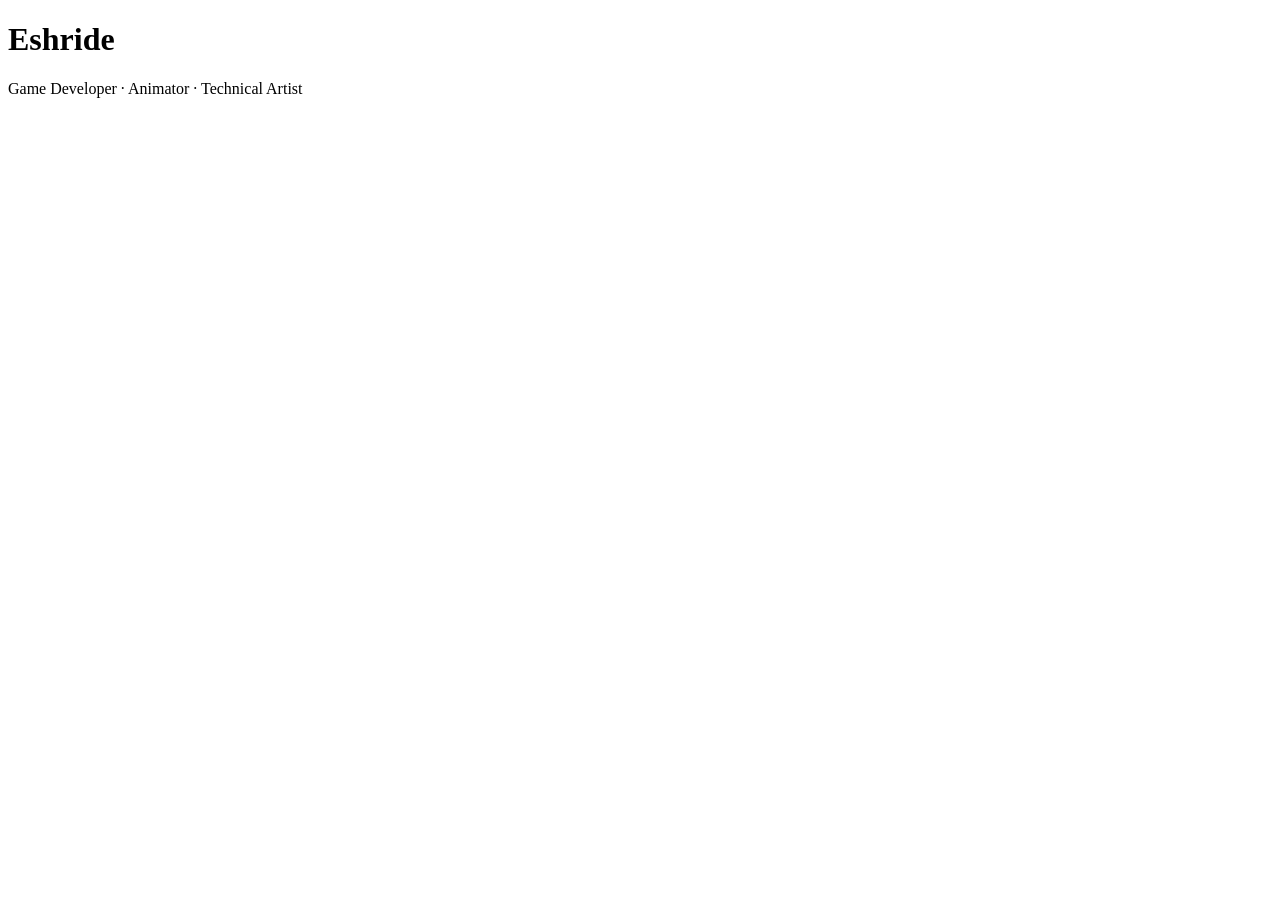
==== index.html @ b397c7df "Create index.html" ====
<!DOCTYPE html>
<html lang="en">
<head>
	<meta charset="UTF-8">
	<meta name="viewport" content="width=device-width, initial-scale=1.0">
	<title>Eshride</title>
</head>
<body>
	<h1>Eshride</h1>
	<p>Game Developer · Animator · Technical Artist</p>
</body>
</html>
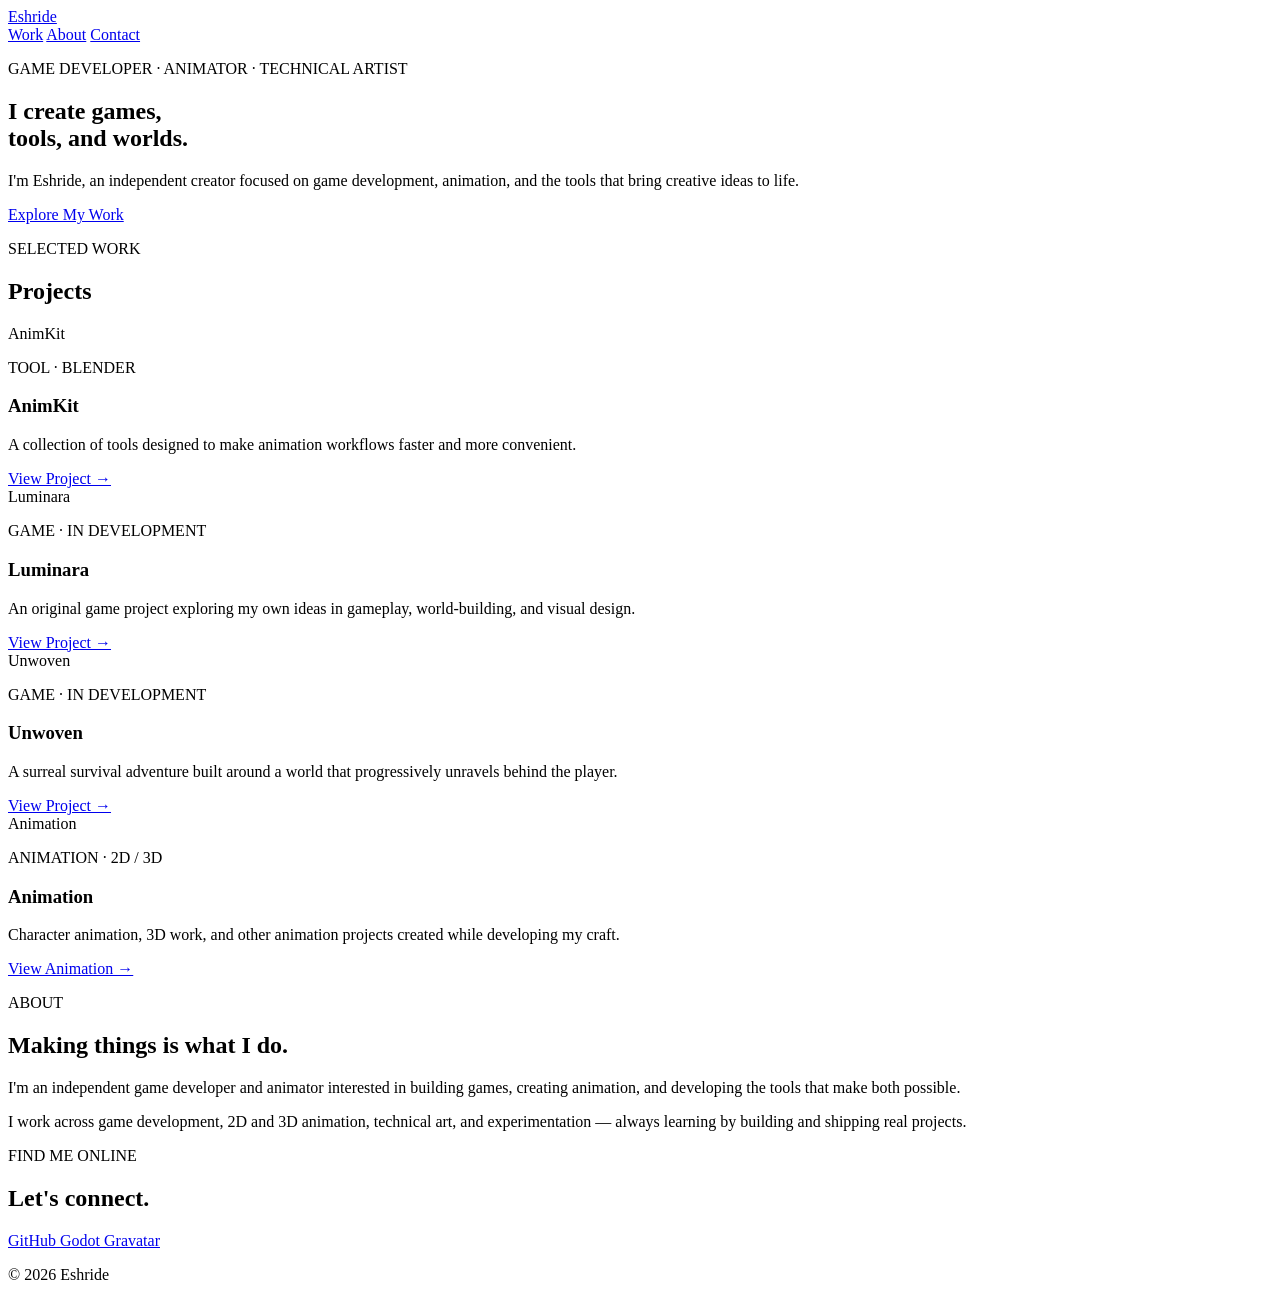
==== commit 6109b1ce: "Updated index.html to show some actual content" ====
--- a/index.html
+++ b/index.html
@@ -3,10 +3,200 @@
 <head>
 	<meta charset="UTF-8">
 	<meta name="viewport" content="width=device-width, initial-scale=1.0">
-	<title>Eshride</title>
+
+	<title>Eshride — Game Developer & Animator</title>
+	<meta
+		name="description"
+		content="Eshride is a game developer, animator, and technical artist creating games, tools, and animation."
+	>
+
+	<link rel="stylesheet" href="style.css">
 </head>
+
 <body>
-	<h1>Eshride</h1>
-	<p>Game Developer · Animator · Technical Artist</p>
+
+	<header class="site-header">
+		<nav class="navbar">
+			<a href="#" class="logo">Eshride</a>
+
+			<div class="nav-links">
+				<a href="#work">Work</a>
+				<a href="#about">About</a>
+				<a href="#contact">Contact</a>
+			</div>
+		</nav>
+	</header>
+
+
+	<main>
+
+		<section class="hero">
+			<div class="hero-content">
+				<p class="eyebrow">GAME DEVELOPER · ANIMATOR · TECHNICAL ARTIST</p>
+
+				<h1>
+					I create games,<br>
+					tools, and worlds.
+				</h1>
+
+				<p class="hero-description">
+					I'm Eshride, an independent creator focused on game development,
+					animation, and the tools that bring creative ideas to life.
+				</p>
+
+				<a href="#work" class="button">Explore My Work</a>
+			</div>
+		</section>
+
+
+		<section id="work" class="section">
+			<div class="section-heading">
+				<p class="eyebrow">SELECTED WORK</p>
+				<h2>Projects</h2>
+			</div>
+
+			<div class="project-grid">
+
+				<article class="project-card">
+					<div class="project-image project-image-animkit">
+						<span>AnimKit</span>
+					</div>
+
+					<div class="project-content">
+						<p class="project-type">TOOL · BLENDER</p>
+
+						<h3>AnimKit</h3>
+
+						<p>
+							A collection of tools designed to make animation workflows
+							faster and more convenient.
+						</p>
+
+						<a href="#" class="project-link">
+							View Project →
+						</a>
+					</div>
+				</article>
+
+
+				<article class="project-card">
+					<div class="project-image project-image-luminara">
+						<span>Luminara</span>
+					</div>
+
+					<div class="project-content">
+						<p class="project-type">GAME · IN DEVELOPMENT</p>
+
+						<h3>Luminara</h3>
+
+						<p>
+							An original game project exploring my own ideas in gameplay,
+							world-building, and visual design.
+						</p>
+
+						<a href="#" class="project-link">
+							View Project →
+						</a>
+					</div>
+				</article>
+
+
+				<article class="project-card">
+					<div class="project-image project-image-unwoven">
+						<span>Unwoven</span>
+					</div>
+
+					<div class="project-content">
+						<p class="project-type">GAME · IN DEVELOPMENT</p>
+
+						<h3>Unwoven</h3>
+
+						<p>
+							A surreal survival adventure built around a world that
+							progressively unravels behind the player.
+						</p>
+
+						<a href="#" class="project-link">
+							View Project →
+						</a>
+					</div>
+				</article>
+
+
+				<article class="project-card">
+					<div class="project-image project-image-animation">
+						<span>Animation</span>
+					</div>
+
+					<div class="project-content">
+						<p class="project-type">ANIMATION · 2D / 3D</p>
+
+						<h3>Animation</h3>
+
+						<p>
+							Character animation, 3D work, and other animation projects
+							created while developing my craft.
+						</p>
+
+						<a href="#" class="project-link">
+							View Animation →
+						</a>
+					</div>
+				</article>
+
+			</div>
+		</section>
+
+
+		<section id="about" class="section about-section">
+			<div class="section-heading">
+				<p class="eyebrow">ABOUT</p>
+				<h2>Making things is what I do.</h2>
+			</div>
+
+			<div class="about-content">
+				<p>
+					I'm an independent game developer and animator interested in
+					building games, creating animation, and developing the tools
+					that make both possible.
+				</p>
+
+				<p>
+					I work across game development, 2D and 3D animation, technical
+					art, and experimentation — always learning by building and
+					shipping real projects.
+				</p>
+			</div>
+		</section>
+
+
+		<section id="contact" class="section contact-section">
+			<div class="section-heading">
+				<p class="eyebrow">FIND ME ONLINE</p>
+				<h2>Let's connect.</h2>
+			</div>
+
+			<div class="contact-links">
+				<a href="https://github.com/EshrideDEX" target="_blank" rel="noopener noreferrer">
+					GitHub
+				</a>
+
+				<a href="https://godotengine.org/asset-library/" target="_blank" rel="noopener noreferrer">
+					Godot
+				</a>
+
+				<a href="#" target="_blank" rel="noopener noreferrer">
+					Gravatar
+				</a>
+			</div>
+		</section>
+
+	</main>
+
+
+	<footer class="site-footer">
+		<p>© 2026 Eshride</p>
+	</footer>
+
 </body>
 </html>
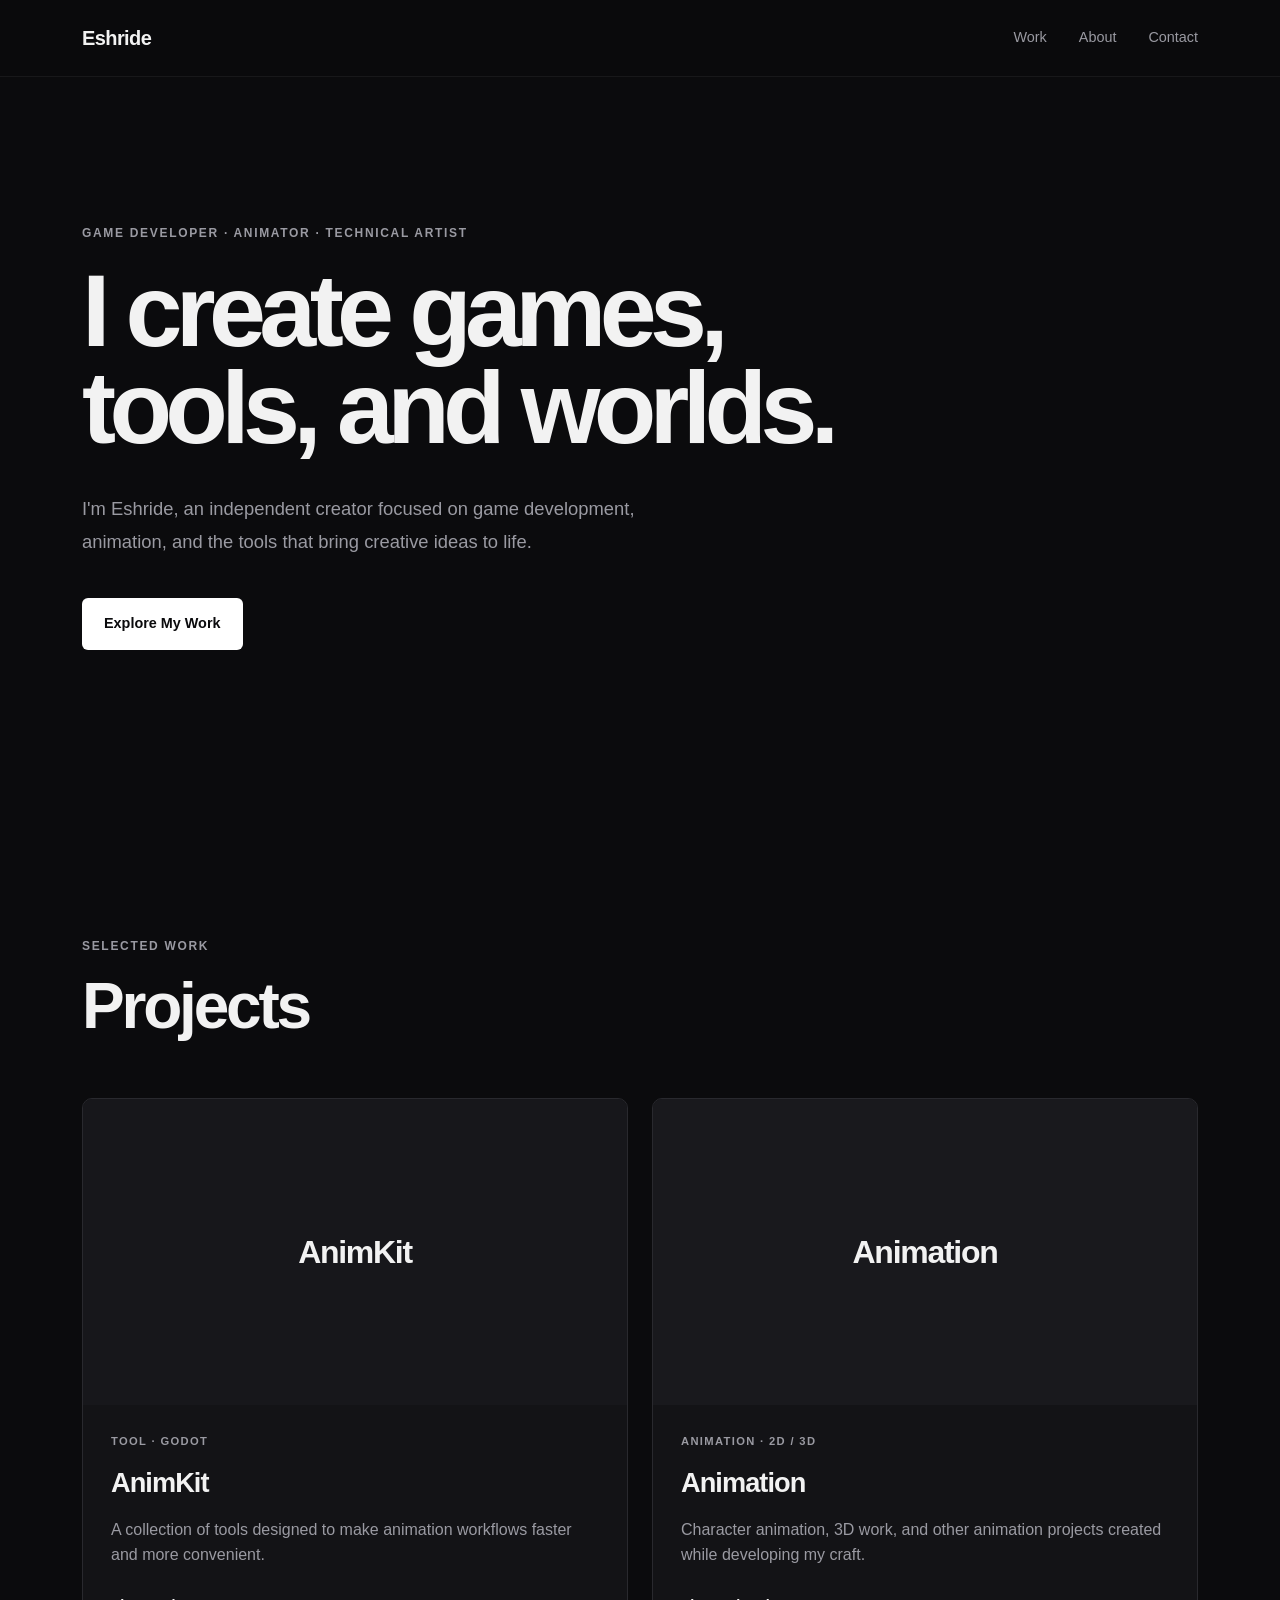
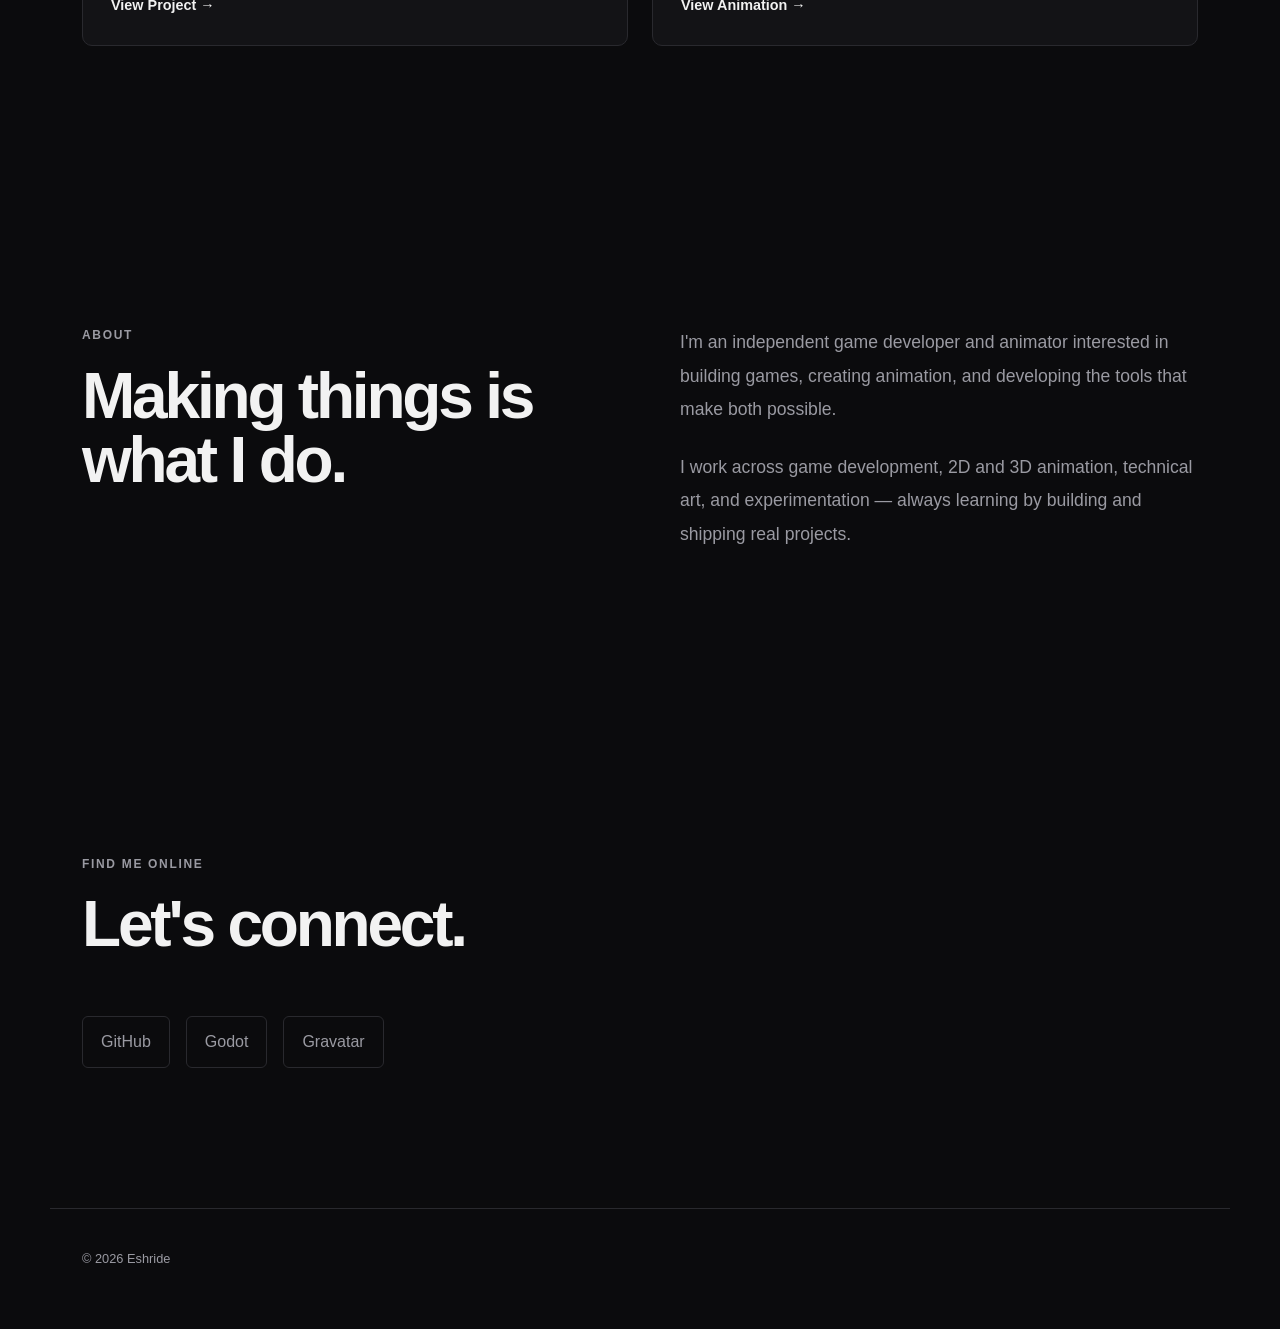
==== commit 219db6a3: "Updated index.html" ====
--- a/index.html
+++ b/index.html
@@ -63,7 +63,7 @@
 					</div>
 
 					<div class="project-content">
-						<p class="project-type">TOOL · BLENDER</p>
+						<p class="project-type">TOOL · GODOT</p>
 
 						<h3>AnimKit</h3>
 
@@ -79,47 +79,6 @@
 				</article>
 
 
-				<article class="project-card">
-					<div class="project-image project-image-luminara">
-						<span>Luminara</span>
-					</div>
-
-					<div class="project-content">
-						<p class="project-type">GAME · IN DEVELOPMENT</p>
-
-						<h3>Luminara</h3>
-
-						<p>
-							An original game project exploring my own ideas in gameplay,
-							world-building, and visual design.
-						</p>
-
-						<a href="#" class="project-link">
-							View Project →
-						</a>
-					</div>
-				</article>
-
-
-				<article class="project-card">
-					<div class="project-image project-image-unwoven">
-						<span>Unwoven</span>
-					</div>
-
-					<div class="project-content">
-						<p class="project-type">GAME · IN DEVELOPMENT</p>
-
-						<h3>Unwoven</h3>
-
-						<p>
-							A surreal survival adventure built around a world that
-							progressively unravels behind the player.
-						</p>
-
-						<a href="#" class="project-link">
-							View Project →
-						</a>
-					</div>
 				</article>
 
 
--- a/style.css
+++ b/style.css
@@ -0,0 +1,392 @@
+:root {
+	--background: #0b0b0d;
+	--surface: #131316;
+	--surface-hover: #19191d;
+	--text: #f2f2f2;
+	--muted: #9a9aa2;
+	--border: #29292e;
+	--accent: #ffffff;
+
+	--content-width: 1180px;
+	--section-spacing: 140px;
+}
+
+
+* {
+	box-sizing: border-box;
+	margin: 0;
+	padding: 0;
+}
+
+
+html {
+	scroll-behavior: smooth;
+}
+
+
+body {
+	background: var(--background);
+	color: var(--text);
+	font-family: -apple-system, BlinkMacSystemFont, "Segoe UI", sans-serif;
+	line-height: 1.6;
+}
+
+
+a {
+	color: inherit;
+	text-decoration: none;
+}
+
+
+.site-header {
+	position: sticky;
+	top: 0;
+	z-index: 100;
+
+	background: rgba(11, 11, 13, 0.85);
+	backdrop-filter: blur(12px);
+
+	border-bottom: 1px solid rgba(255, 255, 255, 0.06);
+}
+
+
+.navbar {
+	max-width: var(--content-width);
+	margin: 0 auto;
+
+	display: flex;
+	align-items: center;
+	justify-content: space-between;
+
+	padding: 22px 32px;
+}
+
+
+.logo {
+	font-size: 1.25rem;
+	font-weight: 700;
+	letter-spacing: -0.03em;
+}
+
+
+.nav-links {
+	display: flex;
+	gap: 32px;
+}
+
+
+.nav-links a {
+	color: var(--muted);
+	font-size: 0.9rem;
+	transition: color 0.2s ease;
+}
+
+
+.nav-links a:hover {
+	color: var(--text);
+}
+
+
+.hero {
+	max-width: var(--content-width);
+	min-height: 720px;
+	margin: 0 auto;
+
+	display: flex;
+	align-items: center;
+
+	padding: 100px 32px;
+}
+
+
+.hero-content {
+	max-width: 780px;
+}
+
+
+.eyebrow {
+	margin-bottom: 18px;
+
+	color: var(--muted);
+	font-size: 0.75rem;
+	font-weight: 700;
+	letter-spacing: 0.14em;
+}
+
+
+.hero h1 {
+	font-size: clamp(3.5rem, 8vw, 7rem);
+	line-height: 0.95;
+	letter-spacing: -0.065em;
+	margin-bottom: 36px;
+}
+
+
+.hero-description {
+	max-width: 620px;
+
+	color: var(--muted);
+	font-size: 1.15rem;
+	line-height: 1.8;
+
+	margin-bottom: 40px;
+}
+
+
+.button {
+	display: inline-block;
+
+	padding: 14px 22px;
+
+	background: var(--accent);
+	color: var(--background);
+
+	border-radius: 6px;
+
+	font-size: 0.9rem;
+	font-weight: 700;
+
+	transition:
+		transform 0.2s ease,
+		opacity 0.2s ease;
+}
+
+
+.button:hover {
+	transform: translateY(-2px);
+	opacity: 0.85;
+}
+
+
+.section {
+	max-width: var(--content-width);
+	margin: 0 auto;
+
+	padding: var(--section-spacing) 32px;
+}
+
+
+.section-heading {
+	margin-bottom: 60px;
+}
+
+
+.section-heading h2 {
+	font-size: clamp(2.5rem, 5vw, 4rem);
+	line-height: 1;
+	letter-spacing: -0.05em;
+}
+
+
+.project-grid {
+	display: grid;
+	grid-template-columns: repeat(2, 1fr);
+	gap: 24px;
+}
+
+
+.project-card {
+	background: var(--surface);
+
+	border: 1px solid var(--border);
+	border-radius: 10px;
+
+	overflow: hidden;
+
+	transition:
+		transform 0.25s ease,
+		background 0.25s ease;
+}
+
+
+.project-card:hover {
+	transform: translateY(-5px);
+	background: var(--surface-hover);
+}
+
+
+.project-image {
+	aspect-ratio: 16 / 9;
+
+	display: flex;
+	align-items: center;
+	justify-content: center;
+
+	background: #1a1a1f;
+
+	font-size: 2rem;
+	font-weight: 700;
+	letter-spacing: -0.04em;
+}
+
+
+.project-image-animkit {
+	background: #17171b;
+}
+
+
+.project-image-luminara {
+	background: #1b1b20;
+}
+
+
+.project-image-unwoven {
+	background: #151518;
+}
+
+
+.project-image-animation {
+	background: #19191d;
+}
+
+
+.project-content {
+	padding: 28px;
+}
+
+
+.project-type {
+	margin-bottom: 10px;
+
+	color: var(--muted);
+	font-size: 0.7rem;
+	font-weight: 700;
+	letter-spacing: 0.12em;
+}
+
+
+.project-content h3 {
+	margin-bottom: 12px;
+
+	font-size: 1.7rem;
+	letter-spacing: -0.035em;
+}
+
+
+.project-content p:not(.project-type) {
+	color: var(--muted);
+	margin-bottom: 24px;
+}
+
+
+.project-link {
+	font-size: 0.9rem;
+	font-weight: 700;
+}
+
+
+.project-link:hover {
+	text-decoration: underline;
+}
+
+
+.about-section {
+	display: grid;
+	grid-template-columns: 1fr 1fr;
+	gap: 80px;
+	align-items: start;
+}
+
+
+.about-section .section-heading {
+	margin-bottom: 0;
+}
+
+
+.about-content {
+	max-width: 600px;
+}
+
+
+.about-content p {
+	color: var(--muted);
+	font-size: 1.1rem;
+	line-height: 1.9;
+	margin-bottom: 24px;
+}
+
+
+.contact-links {
+	display: flex;
+	flex-wrap: wrap;
+	gap: 16px;
+}
+
+
+.contact-links a {
+	padding: 12px 18px;
+
+	border: 1px solid var(--border);
+	border-radius: 6px;
+
+	color: var(--muted);
+
+	transition:
+		color 0.2s ease,
+		border-color 0.2s ease;
+}
+
+
+.contact-links a:hover {
+	color: var(--text);
+	border-color: #55555c;
+}
+
+
+.site-footer {
+	max-width: var(--content-width);
+	margin: 0 auto;
+
+	padding: 40px 32px 60px;
+
+	border-top: 1px solid var(--border);
+
+	color: var(--muted);
+	font-size: 0.8rem;
+}
+
+
+@media (max-width: 700px) {
+
+	.navbar {
+		padding: 18px 20px;
+	}
+
+
+	.nav-links {
+		gap: 16px;
+	}
+
+
+	.hero {
+		min-height: 620px;
+		padding: 80px 20px;
+	}
+
+
+	.hero h1 {
+		font-size: clamp(3rem, 15vw, 5rem);
+	}
+
+
+	.section {
+		padding: 90px 20px;
+	}
+
+
+	.project-grid {
+		grid-template-columns: 1fr;
+	}
+
+
+	.about-section {
+		grid-template-columns: 1fr;
+		gap: 40px;
+	}
+
+
+	.section-heading {
+		margin-bottom: 40px;
+	}
+
+}
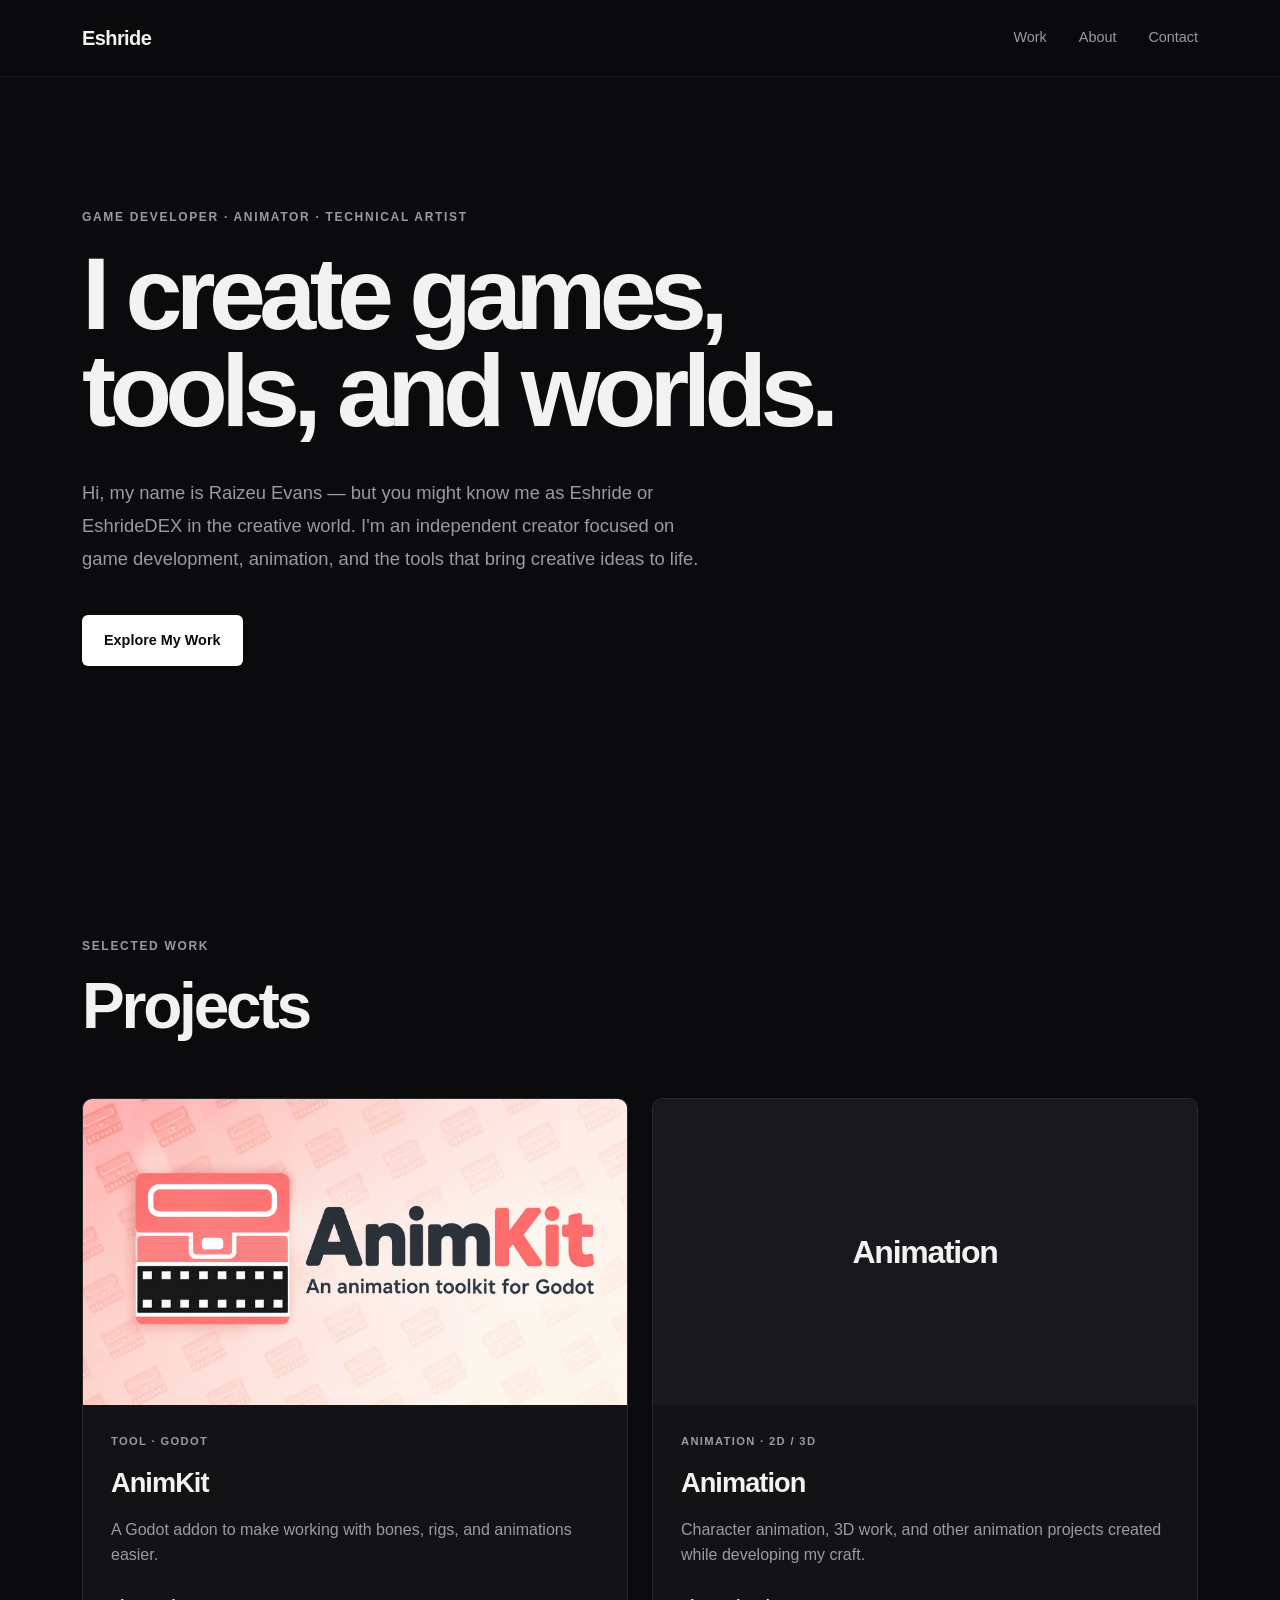
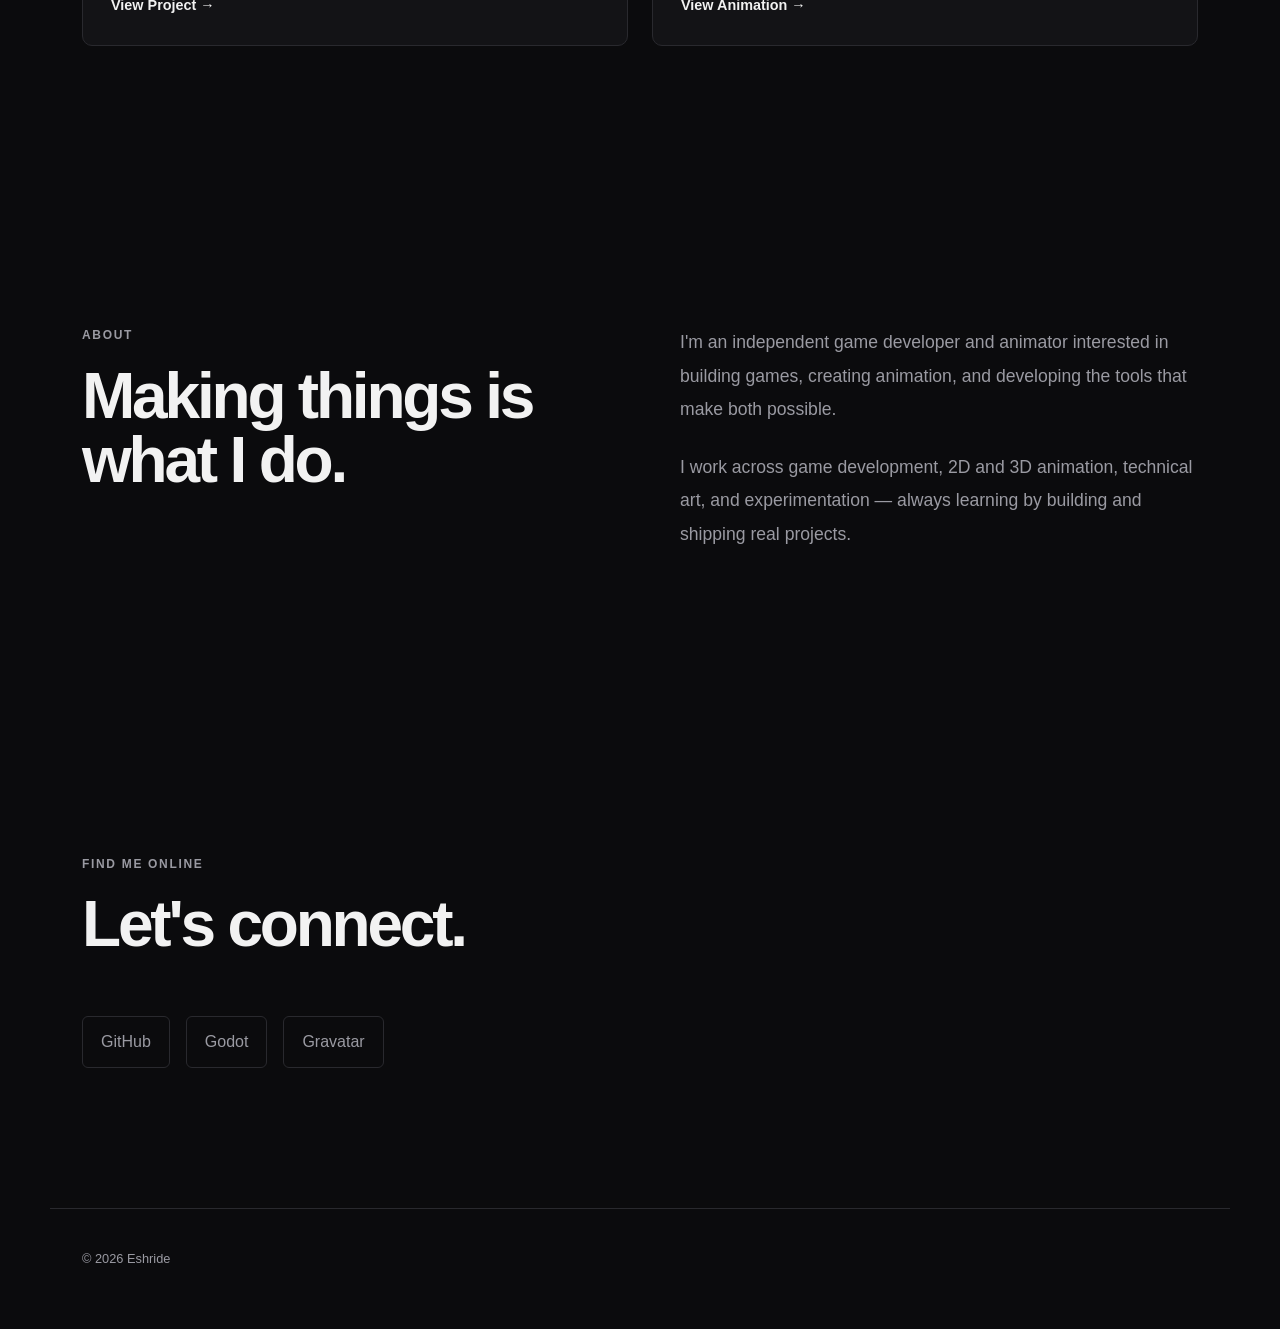
==== commit 27c2d9fc: "Created the proejct page for AnimKit, after adding files" ====
--- a/index.html
+++ b/index.html
@@ -40,8 +40,7 @@
 				</h1>
 
 				<p class="hero-description">
-					I'm Eshride, an independent creator focused on game development,
-					animation, and the tools that bring creative ideas to life.
+					Hi, my name is Raizeu Evans — but you might know me as Eshride or EshrideDEX in the creative world. I'm an independent creator focused on game development, animation, and the tools that bring creative ideas to life.
 				</p>
 
 				<a href="#work" class="button">Explore My Work</a>
@@ -59,7 +58,7 @@
 
 				<article class="project-card">
 					<div class="project-image project-image-animkit">
-						<span>AnimKit</span>
+						<span></span>
 					</div>
 
 					<div class="project-content">
@@ -68,11 +67,10 @@
 						<h3>AnimKit</h3>
 
 						<p>
-							A collection of tools designed to make animation workflows
-							faster and more convenient.
+							A Godot addon to make working with bones, rigs, and animations easier.
 						</p>
 
-						<a href="#" class="project-link">
+						<a href="projects/animkit/animkit.html" class="project-link">
 							View Project →
 						</a>
 					</div>
@@ -140,11 +138,11 @@
 					GitHub
 				</a>
 
-				<a href="https://godotengine.org/asset-library/" target="_blank" rel="noopener noreferrer">
+				<a href="https://godotengine.org/asset-library/asset?user=EshrideDEX" target="_blank" rel="noopener noreferrer">
 					Godot
 				</a>
 
-				<a href="#" target="_blank" rel="noopener noreferrer">
+				<a href="https://gravatar.com/hard8df72024e35" target="_blank" rel="noopener noreferrer">
 					Gravatar
 				</a>
 			</div>
--- a/style.css
+++ b/style.css
@@ -1,14 +1,54 @@
 :root {
 	--background: #0b0b0d;
+	--header-height: 100px;
+	--header-col: rgba(11, 11, 13, 0.85);
 	--surface: #131316;
+	--surface-low: #111114;
+	--surface-hover: #19191d;
+	--text: #f2f2f2;
+	--hyperlink: #43a2d5;
+	--muted: #9a9aa2;
+	--border: #29292e;
+	--accent: #ffffff;
+
+	--content-width: 1180px;
+	--section-spacing: 140px;
+}
+
+.animkit-page {
+	--background: #0b0b0d;
+	--header-col: rgba(11, 11, 13, 0.85);
+	--hero-background: #6e97ee;
+	--surface: #131316;
+	--surface-low: #111114;
 	--surface-hover: #19191d;
 	--text: #f2f2f2;
 	--muted: #9a9aa2;
 	--border: #29292e;
 	--accent: #ffffff;
 
-	--content-width: 1180px;
-	--section-spacing: 140px;
+	background:
+	radial-gradient(
+		circle at center,
+		rgba(133, 110, 238, 0.06),
+		transparent 55%
+	),
+	linear-gradient(
+		rgba(133, 110, 238, 0.024) 1px,
+		transparent 2px
+	),
+	linear-gradient(
+		90deg,
+		rgba(125, 110, 238, 0.024) 1px,
+		transparent 2px
+	);
+
+	background-size:
+		100% 100%,
+		60px 60px,
+		60px 60px;
+
+	background-color: #0b0b0d;
 }
 
 
@@ -43,7 +83,7 @@
 	top: 0;
 	z-index: 100;
 
-	background: rgba(11, 11, 13, 0.85);
+	background: var(--header-col);
 	backdrop-filter: blur(12px);
 
 	border-bottom: 1px solid rgba(255, 255, 255, 0.06);
@@ -59,6 +99,31 @@
 	justify-content: space-between;
 
 	padding: 22px 32px;
+}
+
+.project-brand {
+	display: flex;
+	align-items: center;
+	gap: 12px;
+}
+
+.project-navbar {
+	max-width: 100vw;
+	margin: 0 auto;
+
+	display: flex;
+	align-items: center;
+	justify-content: space-between;
+
+	padding: 22px 32px;
+}
+
+.back-button {
+	font-size: 1.25rem;
+	font-weight: 700;
+	letter-spacing: -0.03em;
+
+	margin-right: 24px;
 }
 
 
@@ -206,37 +271,317 @@
 
 
 .project-image {
+	flex: 1;
 	aspect-ratio: 16 / 9;
-
+	
 	display: flex;
 	align-items: center;
 	justify-content: center;
-
-	background: #1a1a1f;
-
+	
+	background-color: #1a1a1f;
+	background-size: contain;
+	background-position: center;
+	background-repeat: no-repeat;
+	
 	font-size: 2rem;
 	font-weight: 700;
 	letter-spacing: -0.04em;
 }
 
 
+.project-hero {
+	position: relative;
+	min-height: 100vh;
+	
+	display: flex;
+	align-items: center;
+	justify-content: center;
+	flex-direction: column;
+	
+	padding: 108px;
+	
+	overflow: hidden;
+}
+
+
+.project-hero::before {
+	content: "";
+    position: absolute;
+    inset: -200px 0;
+	
+    background-image: url("assets/animkit/hero_bg.png");
+    background-size: cover;
+    background-position: center;
+    background-repeat: no-repeat;
+	
+    filter: blur(4px);
+    z-index: -1;
+	
+    transform: translateY(calc(var(--scroll-y, 0px) * 0.2));
+    will-change: transform;
+}
+
+
+.project-hero::after {
+	content: "";
+	position: absolute;
+	inset: 0;
+	
+	background: rgba(121, 98, 255, 0.3);
+	
+	z-index: -1;
+}
+
+
+.project-hero-title {
+	text-align: center;
+	font-size: 4rem;
+	
+	filter: drop-shadow(0 0 8px rgba(0, 0, 0, 0.5));
+}
+
+
+.project-icon {
+	width: 512px;
+	height: 512px;
+	
+	background-image: url("assets/animkit/animkit_icon.svg");
+	background-size: contain;
+	background-position: center;
+	background-repeat: no-repeat;
+	
+	filter: drop-shadow(0 0 8px rgba(0, 0, 0, 0.5));
+}
+
+
+.project-details {
+	max-width: var(--content-width);
+	min-height: 100px;
+	margin: 80px auto;
+	
+	display: flex;
+	flex-direction: column;
+	align-items: center;
+	
+	padding: 32px 32px;
+}
+
+
+.project-summary {
+	color: var(--text);
+	font-size: 2rem;
+	line-height: 1;
+	letter-spacing: -0.05em;
+
+	text-align: center;
+}
+
+
+.project-features {
+	display: flex;
+	flex-direction: column;
+	align-items: center;
+	gap: 40px;
+
+	max-width: var(--content-width);
+
+	margin: 80px auto;
+}
+
+
+.project-feature {
+	width: 100%;
+
+	display: flex;
+	flex-direction: row;
+
+	overflow: hidden;
+
+	font-size: 1.5rem;
+	line-height: 1;
+	letter-spacing: -0.05em;
+
+	padding: 32px;
+	gap: 32px;
+}
+
+
+.project-feature-reverse {
+	flex-direction: row-reverse;
+}
+
+
+.project-feature-content {
+	width: 40%;
+	align-self: center;
+
+	font-size: 2rem;
+}
+
+
+.project-feature-image {
+	width: 60%;
+}
+
+
+.project-feature-image video {
+	width: 100%;
+	height: auto;
+	display: block;
+
+	border-radius: 10px;
+}
+
+
+.project-section-header {
+	color: var(--text);
+	font-size: 1.8rem;
+	
+	display: flex;
+	justify-content: center;
+	text-align: center;
+}
+
+.project-faq {
+	font-size: 1.2rem;
+	
+	max-width: var(--content-width);
+	margin: 200px auto;
+	padding: 0 32px;
+}
+
+
+.project-faq a {
+	color: var(--hyperlink);
+}
+
+.project-faq-content {
+	background: var(--surface);
+	border: 1px solid var(--border);
+	border-radius: 10px;
+	overflow: hidden;
+
+	margin: 10px auto;
+	display: flex;
+	flex-direction: column;
+	gap: 10px;
+}
+
+
+.project-faq-content p {
+	color: var(--muted);
+	background: var(--surface-low);
+	border-radius: 10px;
+
+	padding: 20px 50px;
+	margin-bottom: 8px;
+}
+
+
+.project-faq-content ol {
+	color: var(--muted);
+	background: var(--surface-low);
+	border-radius: 10px;
+
+	padding: 20px 50px;
+	margin-bottom: 8px;
+}
+
+
+.project-faq-content summary{
+	color: var(--text);
+	background: var(--surface);
+	border-radius: 10px;
+
+	font-size: 1.5rem;
+	padding: 32px;
+
+	transition: background 0.2s ease-in;
+}
+
+
+.project-faq-content summary:hover {
+	background: var(--surface-hover);
+}
+
+
+.project-download-button {
+	color: var(--accent);
+	background: radial-gradient(circle, #2591e4, #6dcaf5);
+	border-radius: 50px;
+
+	filter: drop-shadow(0 0 8px rgba(0, 0, 0, 0.5));
+
+	display: flex;
+	max-width: 400px;
+	min-width: 300px;
+	margin: 20px auto;
+
+	font-size: 2rem;
+	justify-content: center;
+	padding: 24px;
+
+	position: relative;
+	z-index: 1;
+	overflow: hidden;
+
+	transition: transform 0.3s ease;
+}
+
+
+.project-download-button::before {
+	content: "";
+	position: absolute;
+	top: 0;
+	left: 0;
+	width: 100%;
+	height: 100%;
+	z-index: -1;
+	border-radius: 50px;
+
+	background: radial-gradient(circle, #43aeff, #acf3ff);
+	
+	opacity: 0;
+	transition: opacity 0.3s ease;
+}
+
+
+.project-download-button:hover {
+	transform: scale(1.1);
+}
+
+
+.project-download-button:hover::before {
+	opacity: 1;
+}
+
+
+.project-icon-animkit {
+	background-image: url("assets/animkit/animkit_icon.svg");
+}
+
+
 .project-image-animkit {
-	background: #17171b;
+	background-color: #17171b;
+	background-image: url("assets/animkit/card_animkit.webp");
+	background-size: 100% 100%;
+	background-position: center;
+	background-repeat: no-repeat;
 }
 
 
 .project-image-luminara {
-	background: #1b1b20;
+	background-color: #1b1b20;
 }
 
 
 .project-image-unwoven {
-	background: #151518;
+	background-color: #151518;
 }
 
 
 .project-image-animation {
-	background: #19191d;
+	background-color: #19191d;
 }
 
 
@@ -389,4 +734,83 @@
 		margin-bottom: 40px;
 	}
 
-}
+
+	/* Project page */
+
+	.project-hero {
+		min-height: 80vh;
+		padding: 36px 20px;
+	}
+
+	.project-hero::before {
+		background-size: cover;
+	}
+
+	.project-icon {
+		width: 280px;
+		height: 280px;
+	}
+
+	.project-hero-title {
+		font-size: 3rem;
+	}
+
+	.project-details {
+		margin: 40px auto;
+		padding: 10px;
+	}
+
+	.project-summary {
+		font-size: 1.8rem;
+	}
+
+	.project-section-header {
+		font-size: 1.5rem;
+	}
+
+	.project-features {
+		margin: 30px auto;
+	}
+
+	.project-feature {
+		flex-direction: column;
+		gap: 24px;
+		padding: 20px;
+	}
+
+	.project-feature-reverse {
+		flex-direction: column;
+	}
+
+	.project-feature-content {
+		width: 100%;
+		font-size: 1.5rem;
+	}
+
+	.project-feature-image {
+		width: 100%;
+	}
+
+	.project-download-button {
+		min-width: 250px;
+		width: 80%;
+		max-width: 300px;
+
+		font-size: 1.2rem;
+		padding: 14px;
+
+		margin: 40px auto;
+	}
+
+	.project-faq {
+		margin: 60px auto;
+	}
+
+	.project-faq-content {
+		gap: 0px;
+	}
+
+	.project-faq-content summary{
+		font-size: 1.4rem;
+	}
+}
